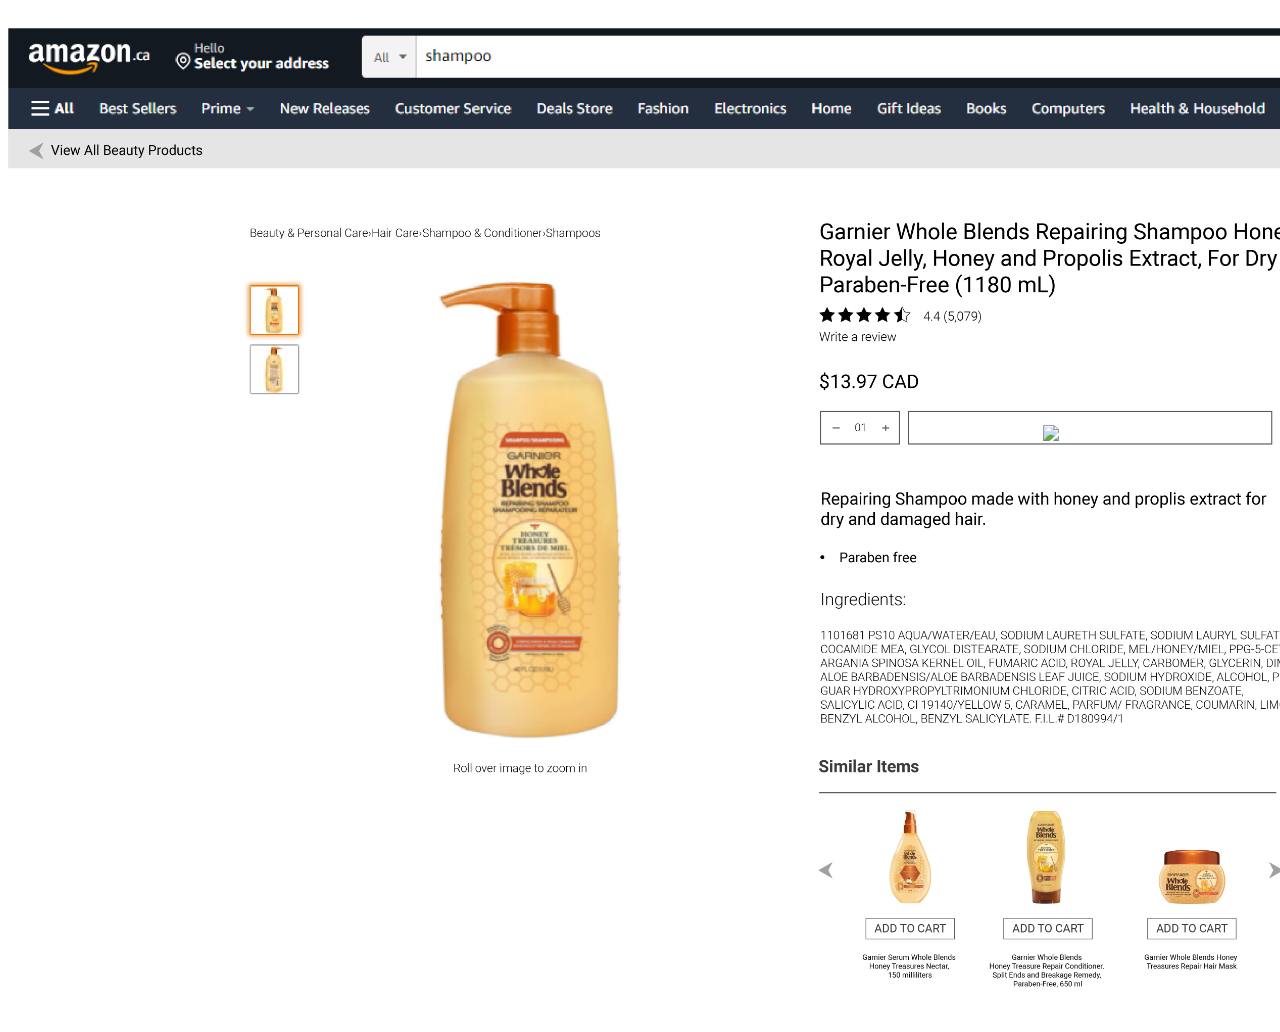
==== Amazon/product/index.html @ 6ec6e807 "Amazon Product and Checkout" ====
<!DOCTYPE html>

<html>

<head>

	<title>Product Page</title>

<link rel="stylesheet" type="text/css" href="css/style.css">

</head>


<body>

	<a target="none" href="../checkout/index.html">
		
		<div class="add">
         <img src="Images/add.png">
      	</div>
		

	</a>

	<img width="2000px" src="Images/product-01.png">

	

</body>


</html>
---- Amazon/product/css/style.css ----
.add {

	position:relative; left:1035px; top:417px;
}
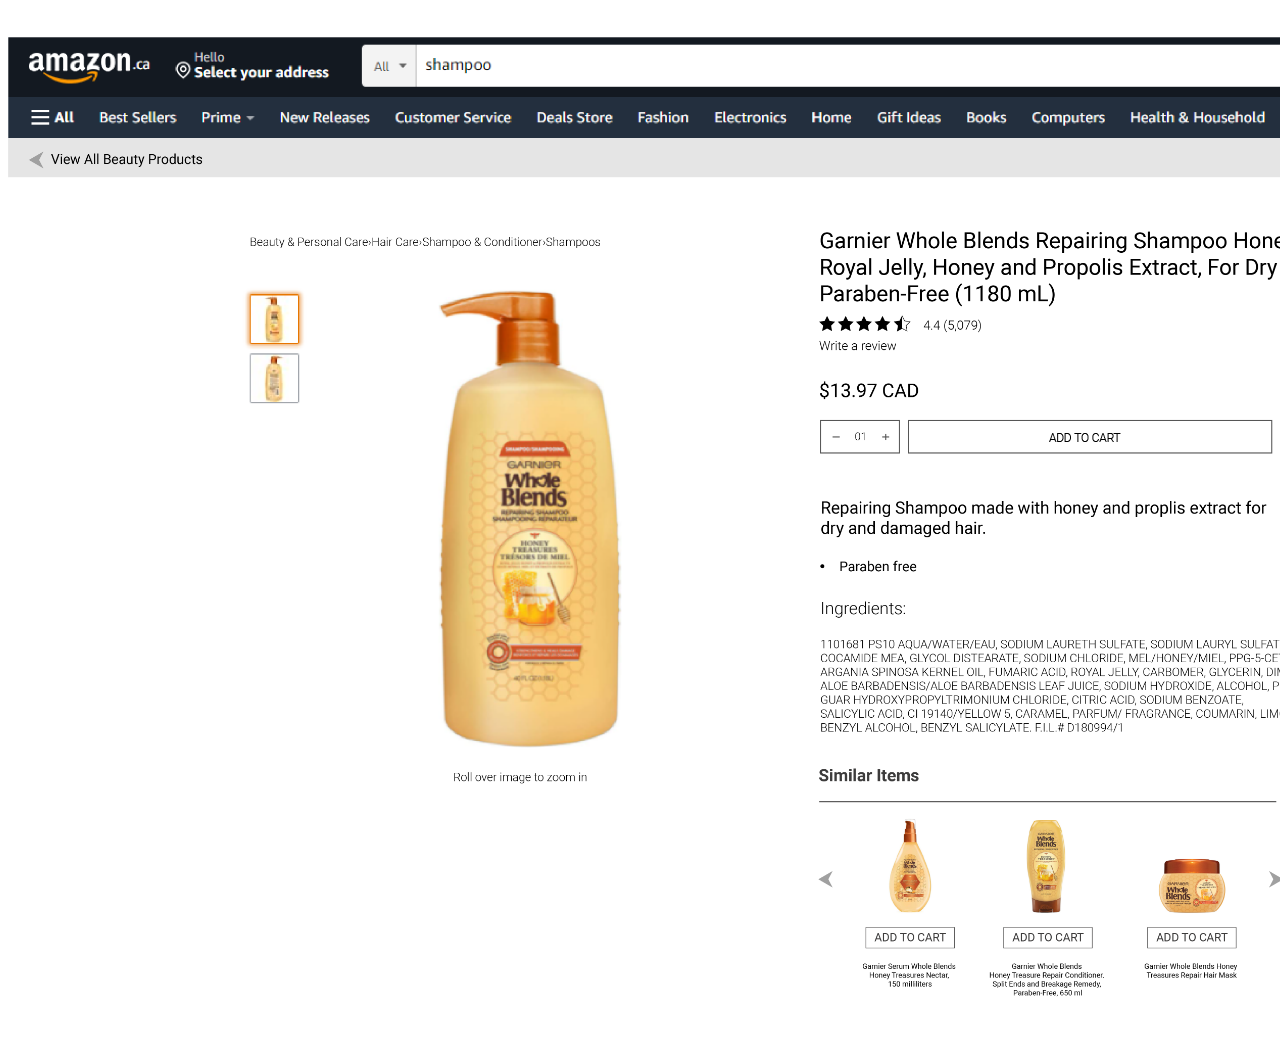
==== commit 24c181aa: "c" ====
--- a/Amazon/product/index.html
+++ b/Amazon/product/index.html
@@ -16,7 +16,7 @@
 	<a target="none" href="../checkout/index.html">
 		
 		<div class="add">
-         <img src="Images/add.png">
+         <img src="Images/cart.png">
       	</div>
 		
 
